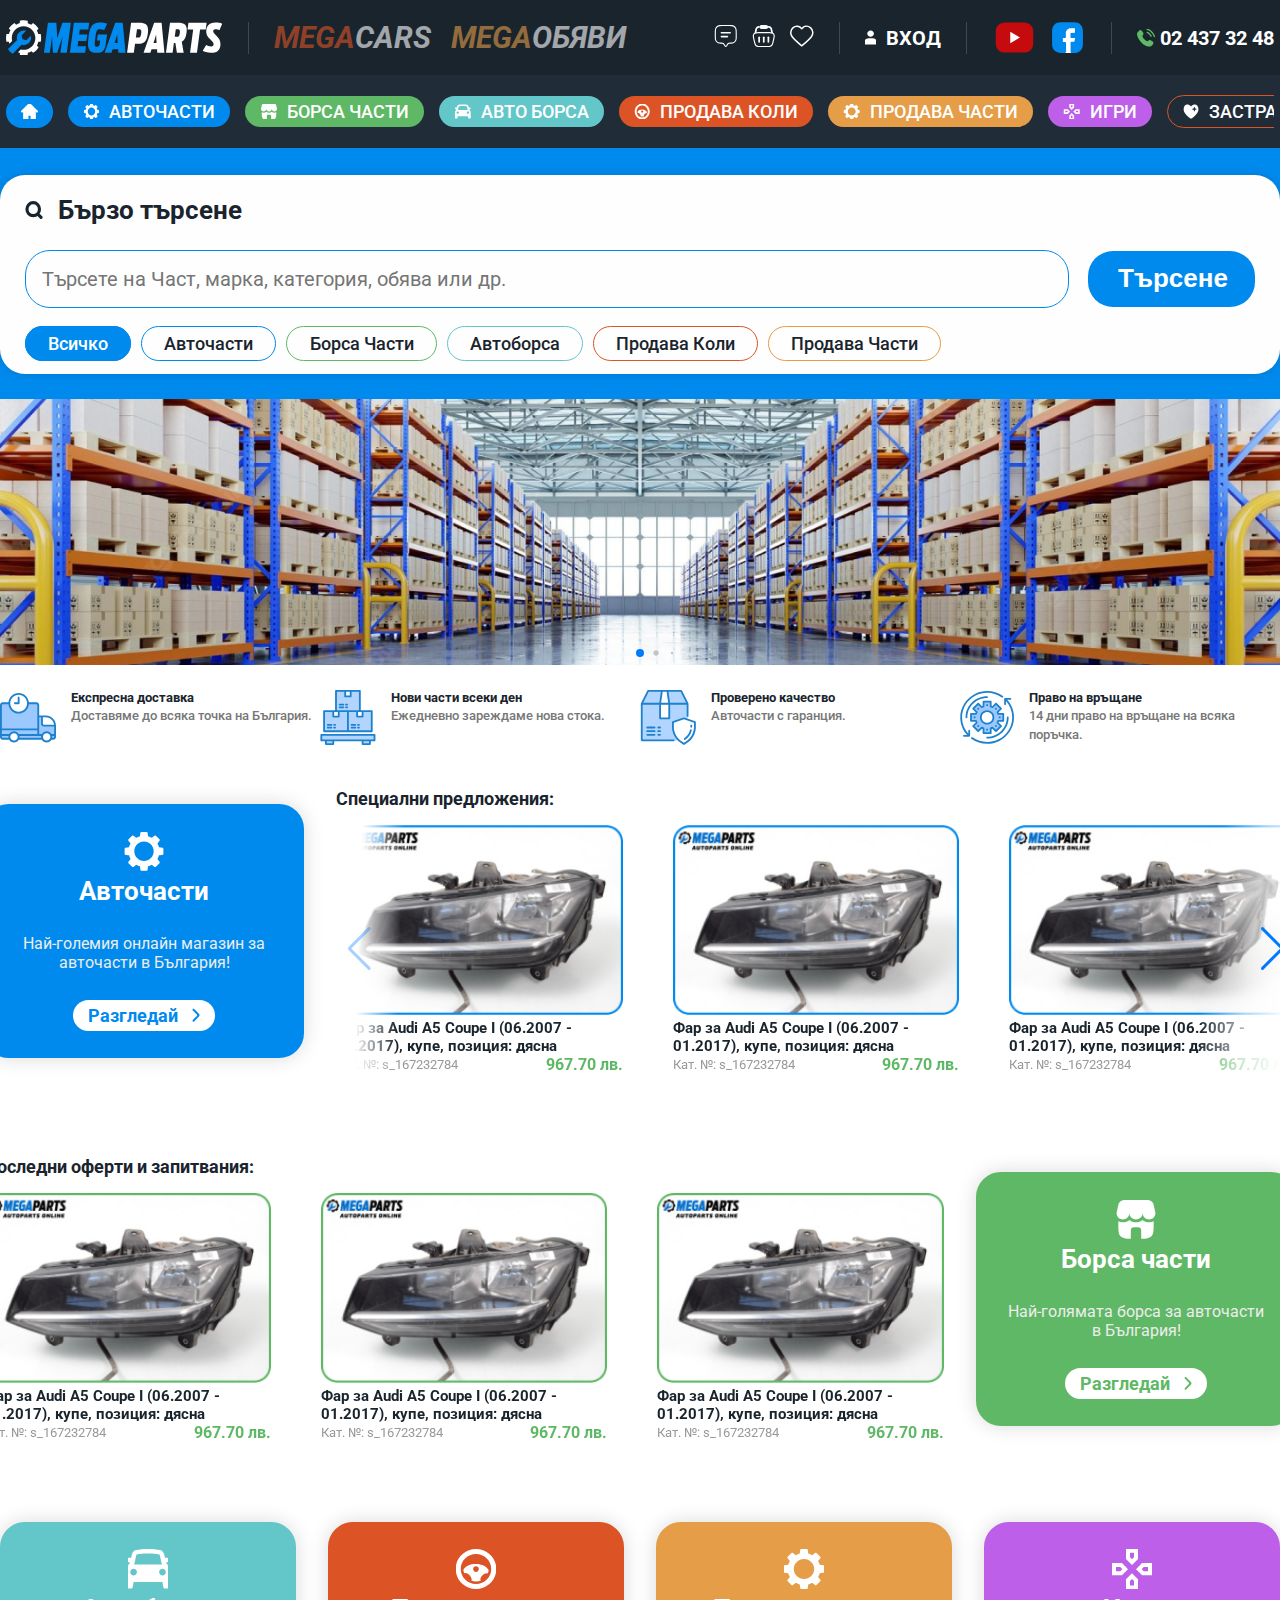
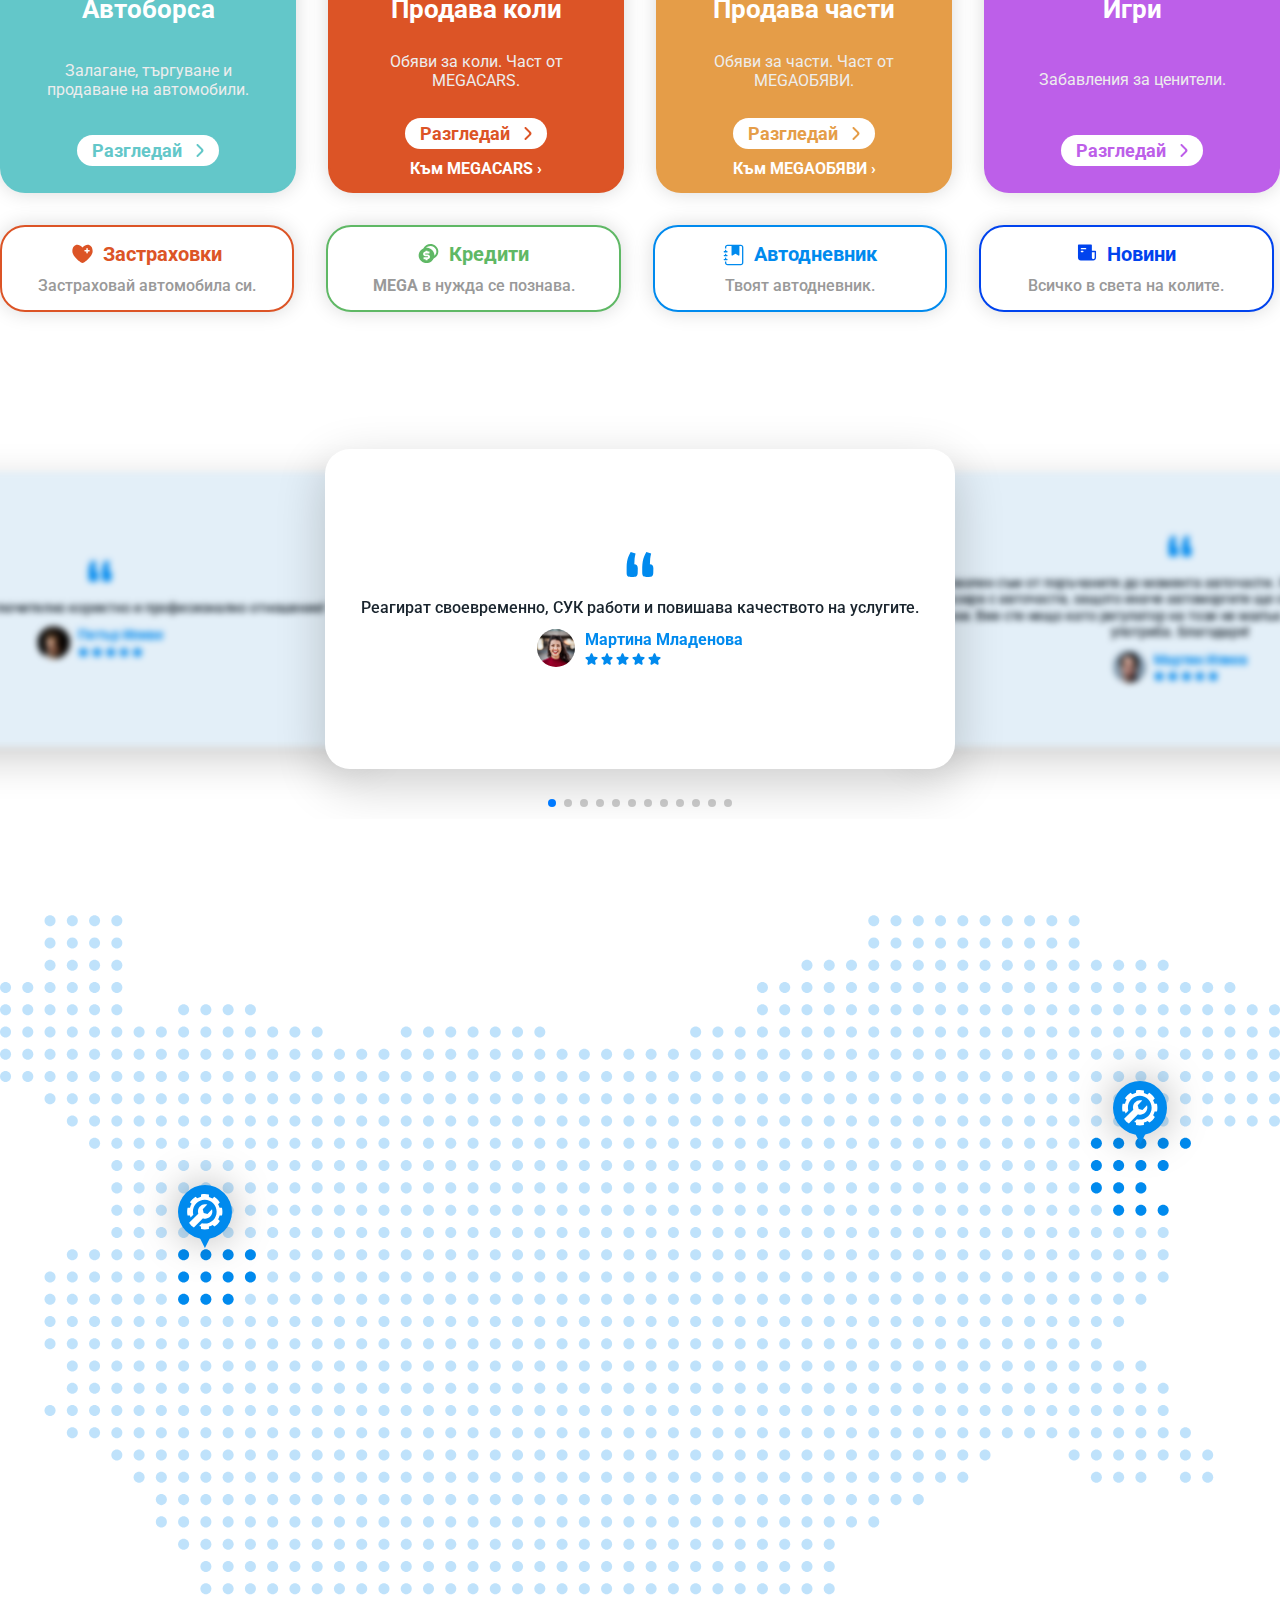
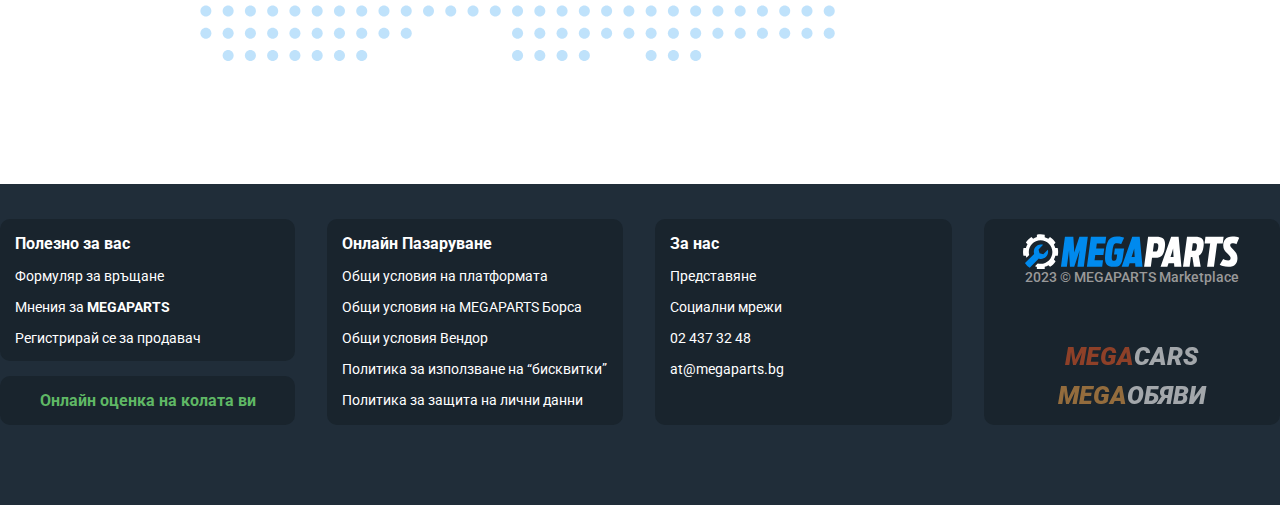
==== index.html @ a433f791 "tasimchoo" ====
<!DOCTYPE html>
<html lang="en">

<head>
    <meta charset="UTF-8">
    <meta name="viewport" content="width=device-width, initial-scale=1.0">
    <!--Style.css-->
    <link rel="stylesheet" href="./frontend/assets/styles/style.css">
    <!--JQueery-->
    <script src="https://cdnjs.cloudflare.com/ajax/libs/jquery/3.7.1/jquery.min.js"></script>
    <!--Bootstrap-->
    <script src="https://cdnjs.cloudflare.com/ajax/libs/bootstrap/5.3.1/js/bootstrap.min.js"></script>
    <!--Swipper-->
    <link rel="stylesheet" href="https://cdn.jsdelivr.net/npm/swiper@10/swiper-bundle.min.css" />
    <title>АВТОЧАСТИ MEGAPARTS - Магазин за авточасти</title>
</head>

<body>
    <!--NAVBAR-->
   
    <header>
        <nav class="nav">
            <div class="container nav__container flex">
                <div class="nav__title flex">
                    <div class="logo flex">
                        <img src="./frontend/assets/images/header-images/Megaparts-Logo-Light-Large.svg"
                            alt="megaparts/logo">
                    </div>
                    <div class="nav__line"></div>
                    <div class="megatext flex">
                        <div class="mega megacars">
                            <h2><span>mega</span>cars</h2>
                        </div>
                        <div class="mega megad">
                            <h2><span>mega</span>обяви</h2>
                        </div>
                    </div>
                </div>
                <div class="nav__frame flex">
                    <div class="icons flex">
                        <div class="icon">
                            <a href="#"><img src="./frontend/assets/images/header-images/message-icon.svg"
                                    alt="message/icon"></a>
                        </div>
                        <div class="icon">
                            <a href="#"><img src="./frontend/assets/images/header-images/cart-icon.svg"
                                    alt="cart/icon"></a>
                        </div>
                        <div class="icon">
                            <a href="#"><img src="./frontend/assets/images/header-images/likes-icon.svg"
                                    alt="likes/icon"></a>
                        </div>
                    </div>
                    <div class="nav__line"></div>
                    <div class="profile">
                        <a href="./pages/login-form.html" class="flex"><img
                                src="./frontend/assets/images/header-images/profile.svg" alt="profile/svg"><span
                                class="text">ВХОД</span></a>
                    </div>
                    <div class="nav__line"></div>
                    <div class="socials flex">
                        <a href="#"><img src="./frontend/assets/images/header-images/youtube.svg" alt="youtube/svg"
                                class="youtube"></a>
                        <a href="#"><img src="./frontend/assets/images/header-images/facebook.svg" alt="facebook/svg"
                                class="facebook"></a>
                    </div>
                    <div class="nav__line"></div>
                    <div class="phone">
                        <a href="tel:02 437 32 48" class="flex"><img
                                src="./frontend/assets/images/header-images/phone.svg" alt="phone/svg"><span
                                class="text">02 437 32 48</span></a>
                    </div>
                </div>
                <!--MOBILE NAVBAR-->
                <div class="mobile-nav-btn">
                    <span class="line"></span>
                    <span class="line"></span>
                    <span class="line"></span>
                </div>
            </div>
        </nav>
        <!--MOBILE NAVBAR-->
        <div class="nav-mobile">
            <div class="nav-mobile__top flex">
                <div class="megatext flex">
                    <div class="mega megacars">
                        <h2><span>mega</span>cars</h2>
                    </div>
                    <div class="mega megad">
                        <h2><span>мега</span>обяви</h2>
                    </div>
                </div>
                <div class="megasocials flex">
                    <div class="socials flex">
                        <a href="#"><img src="./frontend/assets/images/header-images/youtube.svg" alt="youtube/svg"
                                class="youtube"></a>
                        <a href="#"><img src="./frontend/assets/images/header-images/facebook.svg" alt="facebook/svg"
                                class="facebook"></a>
                    </div>
                    <div class="nav__line"></div>
                    <div class="phone">
                        <a href="tel:02 437 32 48" class="flex"><img
                                src="./frontend/assets/images/header-images/phone.svg" alt="phone/svg"><span
                                class="text">02 437 32 48</span></a>
                    </div>
                </div>
            </div>
            <div class="nav-mobile__bottom">

                <ul class="icons flex">
                    <li id="profile"><a href="#"><img src="./frontend/assets/images/header-images/profile-mobile.svg"
                                alt="profile-mobile/svg"></a></li>

                    <li id="message"><a href="#"><img
                                src="./frontend/assets/images/header-images/message-icon-mobile.svg"
                                alt="message-mobile/svg"></a></li>

                    <li id="likes"><a href="#"><img src="./frontend/assets/images/header-images/heart-mobile.svg"
                                alt="heart-mobile/svg"></a></li>

                    <li id="cart"><a href="#"><img src="./frontend/assets/images/header-images/cart-mobile.svg"
                                alt="cart-mobile/svg"></a></li>
                </ul>

            </div>
        </div>
        <div class="nav-bottom">
            <div class="container nav-bottom__container">
                <div class="arrow arrow-left"><img src="./frontend/assets/images/header-images/arrow-header.svg"
                        alt="arrow/svg">
                </div>
                <ul class="nav-bottom-menu flex">
                    <li><a href="#" class=" btn flex" id="home"><img
                                src="./frontend/assets/images/header-images/home-menu.svg" alt="home/svg"></a></li>
                    <li><a href="#" class=" btn flex" id="autoparts"><img
                                src="./frontend/assets/images/header-images/autoparts-menu.svg" alt="autoparts/svg">
                            <span class="text">АВТОЧАСТИ</span></a>
                    </li>
                    <li><a href="#" class=" btn flex" id="partexchange"><img
                                src="./frontend/assets/images/header-images/parts-exchange-menu.svg"
                                alt="partExchange/svg">
                            <span class="text">Борса части</span></a>
                    </li>
                    <li><a href="#" class=" btn flex" id="autoborsa"><img
                                src="./frontend/assets/images/header-images/autoborsa-menu.svg" alt="autoborsa/svg">
                            <span class="text">Авто борса</span></a>
                    </li>
                    <li><a href="#" class=" btn flex" id="sellcars"><img
                                src="./frontend/assets/images/header-images/sellcars-menu.svg" alt="sellCars/svg">
                            <span class="text">Продава коли</span></a>
                    </li>
                    <li><a href="#" class=" btn flex" id="sellparts"><img
                                src="./frontend/assets/images/header-images/sellparts-menu.svg" alt="sellparts/svg">
                            <span class="text">Продава части</span></a>
                    </li>
                    <li><a href="#" class=" btn flex" id="games"><img
                                src="./frontend/assets/images/header-images/game-menu.svg" alt="game/svg">
                            <span class="text">игри</span></a>
                    </li>
                    <li><a href="#" class=" btn flex" id="insurance"><img
                                src="./frontend/assets/images/header-images/healtcare-menu.svg" alt="insurance/svg">
                            <span class="text">застраховка</span></a>
                    </li>
                </ul>
            </div>
        </div>

    </header>
    <script>
        const navBtn = document.querySelector('.mobile-nav-btn');
        const navigationBar = document.querySelector('.nav-mobile');
        navBtn.addEventListener('click', () => {
            navBtn.classList.toggle('active');
            navigationBar.classList.toggle('active');
        })
    </script>
    <!--SERACH-->
    <section id="search">
        <div class="container">
            <div class="wrapper">
                <div class="search__title flex">
                    <div class="icon"><img src="./frontend/assets/images/search-images/search-icon.svg"
                            alt="search/svg"></div>
                    <span class="text">Бързо търсене</span>
                </div>

                <form action="#" class="search-form">
                    <input type="text" name="searchbar" id="searchbar" class="search-input"
                        placeholder="Търсете на Част, марка, категория, обява или др.">
                    <div class="buttons flex">
                        <div class="filters-btn">
                            <img src="./frontend/assets/images/search-images/filter-icon.svg" alt="filte/svf">
                        </div>
                        <button type="submit" class="search-btn">Търсене</button>
                    </div>
                </form>
                <ul class="filters flex">
                    <li><a href="#" class="filter" id="all-filter">Всичко</a></li>
                    <li><a href="#" class="filter" id="autoparts-filter">Авточасти</a></li>
                    <li><a href="#" class="filter" id="borsaparts-filter">Борса Части</a></li>
                    <li><a href="#" class="filter" id="autoborsa-filter">Автоборса</a></li>
                    <li><a href="#" class="filter" id="sellcars-filter">Продава Коли</a></li>
                    <li><a href="#" class="filter" id="sellparts-filter">Продава Части</a></li>
                </ul>
            </div>
        </div>
        </div>
    </section>
    <section id="slide-show">
        <div class="swiper mySwiper" id="swiper-image">
            <div class="swiper-wrapper">
                <div class="swiper-slide">
                    <img src="./frontend/assets/images/slides-images/Rectangle 100.png" alt="rectangle/img">
                </div>
                <div class="swiper-slide">
                    <img src="./frontend/assets/images/slides-images/Rectangle 100.png" alt="rectangle/img">
                </div>
                <div class="swiper-slide">
                    <img src="./frontend/assets/images/slides-images/Rectangle 100.png" alt="rectangle/img">
                </div>
                <div class="swiper-slide">
                    <img src="./frontend/assets/images/slides-images/Rectangle 100.png" alt="rectangle/img">
                </div>
            </div>
            <div class="swiper-pagination" id="swiper-pagination-image"></div>
        </div>

        </div>
    </section>
    <div id="info">
        <div class="container info-container ">
            <div class="info-item">
                <div class="image"><img src="./frontend/assets/images/info-images/info-image-1.svg" alt="info-image-1"
                        class="info-image"></div>
                <div class="info-text">
                    <div class="title">Експресна доставка</div>
                    <span class="text">Доставяме до всяка точка на България.</span>
                </div>
            </div>
            <div class="info-item">
                <div class="image"><img src="./frontend/assets/images/info-images/info-image-2.svg" alt="info-image-2"
                        class="info-image"></div>
                <div class="info-text">
                    <div class="title">Нови части всеки ден</div>
                    <span class="text">Ежедневно зареждаме нова стока.</span>
                </div>
            </div>
            <div class="info-item">
                <div class="image"><img src="./frontend/assets/images/info-images/info-image-3.svg" alt="info-image-3"
                        class="info-image"></div>
                <div class="info-text">
                    <div class="title">Проверено качество</div>
                    <span class="text">Авточасти с гаранция.</span>
                </div>
            </div>
            <div class="info-item">
                <div class="image"><img src="./frontend/assets/images/info-images/info-image-4.svg" alt="info-image-4"
                        class="info-image"></div>
                <div class="info-text">
                    <div class="title">Право на връщане</div>
                    <span class="text">14 дни право на връщане на всяка поръчка.</span>
                </div>
            </div>
        </div>
    </div>
    <section id="autoparts-section">
        <div class="container flex">
            <div class="autoparts-title">
                <div class="title">
                    <img src="./frontend/assets/images/autoparts-section-images/title-image.svg"
                        alt="autoparts-title/svg">
                    <span class="text">Авточасти</span>
                </div>
                <p class="info">Най-големия онлайн магазин за авточасти в България!</p>
                <a href="#">
                    <img src="./frontend/assets/images/autoparts-section-images/right-vector.svg" alt="">
                    <span class="text">Разгледай</span>
                </a>
            </div>
            <div class="slideshow-wrapper">
                <div class="title">Специални предложения:</div>
                <div class="swiper" id="autoparts-swipper">
                    <div class="swiper-wrapper">
                        <div class="swiper-slide">
                            <div class="product">
                                <div class="image">
                                    <img src="./frontend/assets/images/autoparts-section-images/image 2.png"
                                        alt="imag-1/png">
                                </div>
                                <div class="product-info">
                                    <div class="product-name">
                                        <h2>Фар за Audi A5 Coupe I (06.2007 - 01.2017), купе, позиция: дясна</h2>
                                    </div>
                                    <div class="product-price flex">
                                        <div class="product-cat">Кат. №: s_167232784</div>
                                        <div class="price">967.70 лв.</div>
                                    </div>
                                </div>
                            </div>
                        </div>
                        <div class="swiper-slide">
                            <div class="product">
                                <div class="image">
                                    <img src="./frontend/assets/images/autoparts-section-images/image 2.png"
                                        alt="imag-1/png">
                                </div>
                                <div class="product-info">
                                    <div class="product-name">
                                        <h2>Фар за Audi A5 Coupe I (06.2007 - 01.2017), купе, позиция: дясна</h2>
                                    </div>
                                    <div class="product-price flex">
                                        <div class="product-cat">Кат. №: s_167232784</div>
                                        <div class="price">967.70 лв.</div>
                                    </div>
                                </div>
                            </div>
                        </div>
                        <div class="swiper-slide">
                            <div class="product">
                                <div class="image">
                                    <img src="./frontend/assets/images/autoparts-section-images/image 2.png"
                                        alt="imag-1/png">
                                </div>
                                <div class="product-info">
                                    <div class="product-name">
                                        <h2>Фар за Audi A5 Coupe I (06.2007 - 01.2017), купе, позиция: дясна</h2>
                                    </div>
                                    <div class="product-price flex">
                                        <div class="product-cat">Кат. №: s_167232784</div>
                                        <div class="price">967.70 лв.</div>
                                    </div>
                                </div>
                            </div>
                        </div>
                        <div class="swiper-slide">
                            <div class="product">
                                <div class="image">
                                    <img src="./frontend/assets/images/autoparts-section-images/image 2.png"
                                        alt="imag-1/png">
                                </div>
                                <div class="product-info">
                                    <div class="product-name">
                                        <h2>Фар за Audi A5 Coupe I (06.2007 - 01.2017), купе, позиция: дясна</h2>
                                    </div>
                                    <div class="product-price flex">
                                        <div class="product-cat">Кат. №: s_167232784</div>
                                        <div class="price">967.70 лв.</div>
                                    </div>
                                </div>
                            </div>
                        </div>
                        <div class="swiper-slide">
                            <div class="product">
                                <div class="image">
                                    <img src="./frontend/assets/images/autoparts-section-images/image 2.png"
                                        alt="imag-1/png">
                                </div>
                                <div class="product-info">
                                    <div class="product-name">
                                        <h2>Фар за Audi A5 Coupe I (06.2007 - 01.2017), купе, позиция: дясна</h2>
                                    </div>
                                    <div class="product-price flex">
                                        <div class="product-cat">Кат. №: s_167232784</div>
                                        <div class="price">967.70 лв.</div>
                                    </div>
                                </div>
                            </div>
                        </div>
                        <div class="swiper-slide">
                            <div class="product">
                                <div class="image">
                                    <img src="./frontend/assets/images/autoparts-section-images/image 2.png"
                                        alt="imag-1/png">
                                </div>
                                <div class="product-info">
                                    <div class="product-name">
                                        <h2>Фар за Audi A5 Coupe I (06.2007 - 01.2017), купе, позиция: дясна</h2>
                                    </div>
                                    <div class="product-price flex">
                                        <div class="product-cat">Кат. №: s_167232784</div>
                                        <div class="price">967.70 лв.</div>
                                    </div>
                                </div>
                            </div>
                        </div>
                    </div>
                    <div class="swiper-btn" id="swiper-btn">
                        <div class="swiper-button-next" id="swipper-button-next-autoparts"></div>
                    </div>
                    <div class="swiper-btn" id="swiper-btn">
                        <div class="swiper-button-prev" id="swipper-button-prev-autoparts"></div>
                    </div>

                </div>
            </div>

        </div>
        </div>
    </section>
    <section id="autoborsa-section">
        <div class="container flex">
            <div class="autoborsa-title">
                <div class="title">
                    <img src="./frontend/assets/images/autoborsa-section-images/autoborsa-icon.svg"
                        alt="autoborsa-title/svg">
                    <span class="text">Борса части</span>
                </div>
                <p class="info">Най-голямата борса за авточасти в България!</p>
                <a href="#">
                    <img src="./frontend/assets/images/autoborsa-section-images/right-arrow.svg" alt="">
                    <span class="text">Разгледай</span>
                </a>
            </div>
            <div class="slideshow-wrapper">
                <div class="title">Последни оферти и запитвания:</div>
                <div class="swiper" id="autoborsa-swipper">
                    <div class="swiper-wrapper">
                        <div class="swiper-slide">
                            <div class="product">
                                <div class="image">
                                    <img src="./frontend/assets/images/autoborsa-section-images/image 3.png"
                                        alt="imag-1/png">
                                </div>
                                <div class="product-info">
                                    <div class="product-name">
                                        <h2>Фар за Audi A5 Coupe I (06.2007 - 01.2017), купе, позиция: дясна</h2>
                                    </div>
                                    <div class="product-price flex">
                                        <div class="product-cat">Кат. №: s_167232784</div>
                                        <div class="price">967.70 лв.</div>
                                    </div>
                                </div>
                            </div>
                        </div>
                        <div class="swiper-slide">
                            <div class="product">
                                <div class="image">
                                    <img src="./frontend/assets/images/autoborsa-section-images/image 3.png"
                                        alt="imag-1/png">
                                </div>
                                <div class="product-info">
                                    <div class="product-name">
                                        <h2>Фар за Audi A5 Coupe I (06.2007 - 01.2017), купе, позиция: дясна</h2>
                                    </div>
                                    <div class="product-price flex">
                                        <div class="product-cat">Кат. №: s_167232784</div>
                                        <div class="price">967.70 лв.</div>
                                    </div>
                                </div>
                            </div>
                        </div>
                        <div class="swiper-slide">
                            <div class="product">
                                <div class="image">
                                    <img src="./frontend/assets/images/autoborsa-section-images/image 3.png"
                                        alt="imag-1/png">
                                </div>
                                <div class="product-info">
                                    <div class="product-name">
                                        <h2>Фар за Audi A5 Coupe I (06.2007 - 01.2017), купе, позиция: дясна</h2>
                                    </div>
                                    <div class="product-price flex">
                                        <div class="product-cat">Кат. №: s_167232784</div>
                                        <div class="price">967.70 лв.</div>
                                    </div>
                                </div>
                            </div>
                        </div>
                        <div class="swiper-slide">
                            <div class="product">
                                <div class="image">
                                    <img src="./frontend/assets/images/autoborsa-section-images/image 3.png"
                                        alt="imag-1/png">
                                </div>
                                <div class="product-info">
                                    <div class="product-name">
                                        <h2>Фар за Audi A5 Coupe I (06.2007 - 01.2017), купе, позиция: дясна</h2>
                                    </div>
                                    <div class="product-price flex">
                                        <div class="product-cat">Кат. №: s_167232784</div>
                                        <div class="price">967.70 лв.</div>
                                    </div>
                                </div>
                            </div>
                        </div>
                        <div class="swiper-slide">
                            <div class="product">
                                <div class="image">
                                    <img src="./frontend/assets/images/autoborsa-section-images/image 3.png"
                                        alt="imag-1/png">
                                </div>
                                <div class="product-info">
                                    <div class="product-name">
                                        <h2>Фар за Audi A5 Coupe I (06.2007 - 01.2017), купе, позиция: дясна</h2>
                                    </div>
                                    <div class="product-price flex">
                                        <div class="product-cat">Кат. №: s_167232784</div>
                                        <div class="price">967.70 лв.</div>
                                    </div>
                                </div>
                            </div>
                        </div>
                        <div class="swiper-slide">
                            <div class="product">
                                <div class="image">
                                    <img src="./frontend/assets/images/autoborsa-section-images/image 3.png"
                                        alt="imag-1/png">
                                </div>
                                <div class="product-info">
                                    <div class="product-name">
                                        <h2>Фар за Audi A5 Coupe I (06.2007 - 01.2017), купе, позиция: дясна</h2>
                                    </div>
                                    <div class="product-price flex">
                                        <div class="product-cat">Кат. №: s_167232784</div>
                                        <div class="price">967.70 лв.</div>
                                    </div>
                                </div>
                            </div>
                        </div>

                    </div>
                </div>
            </div>
        </div>
    </section>
    <section class="services">
        <div class="services__top">
            <div class="container">
                <div class="service service-1">
                    <div class="service-title">
                        <div class="title">
                            <img src="./frontend/assets/images/services-images/logos/service-1.svg" alt="service-1/svg">
                            <span class="text">Автоборса</span>
                        </div>
                        <p class="info">Залагане, търгуване и продаване на автомобили.</p>
                        <a href="#" class="btn">
                            <img src="../frontend/assets/images/services-images/arrow/arrow-1.svg" alt="arrow/svg">
                            <span class="text">Разгледай</span>
                        </a>
                    </div>
                </div>
                <div class="service service-2">
                    <div class="service-title">
                        <div class="title">
                            <img src="./frontend/assets/images/services-images/logos/service-2.svg" alt="service-2/svg">
                            <span class="text">Продава коли</span>
                        </div>
                        <p class="info">Обяви за коли. Част от <span class="text">MEGACARS</span>.</p>
                        <div class="buttons">
                            <a href="#" class="btn">
                                <img src="./frontend/assets/images/services-images/arrow/arrow-2.svg" alt="arrow/svg">
                                <span class="text">Разгледай</span>
                            </a>
                            <a href="#" class="small-link">Към MEGACARS <span class="icon">&#8250;</span></a>
                        </div>
                    </div>
                </div>
                <div class="service service-3">
                    <div class="service-title">
                        <div class="title">
                            <img src="./frontend/assets/images/services-images/logos/service-3.svg" alt="service-3/svg">
                            <span class="text">Продава части</span>
                        </div>
                        <p class="info">Обяви за части. Част от <span class="text">MEGAОБЯВИ</span>.</p>
                        <div class="buttons">
                            <a href="#" class="btn">
                                <img src="./frontend/assets/images/services-images/arrow/arrow-3.svg" alt="arrow/svg">
                                <span class="text">Разгледай</span>
                            </a>
                            <a href="#" class="small-link">Към MEGAОБЯВИ <span class="icon">&#8250;</span></a>
                        </div>
                    </div>
                </div>
                <div class="service service-4">
                    <div class="service-title">
                        <div class="title">
                            <img src="./frontend/assets/images/services-images/logos/service-4.svg" alt="service-4/svg">
                            <span class="text">Игри</span>
                        </div>
                        <p class="info">Забавления за ценители.</p>
                        <a href="#" class="btn">
                            <img src="./frontend/assets/images/services-images/arrow/arrow-4.svg" alt="arrow/svg">
                            <span class="text">Разгледай</span>
                        </a>

                    </div>
                </div>
            </div>
        </div>
        <div class="services__bottom">
            <div class="container">
                <div class="service service-1">
                    <div class="service-title">
                        <div class="icon">
                            <img src="./frontend/assets/images/services-images/service-bottom/service-bottom-1.svg"
                                alt="">
                        </div>
                        <span class="text">
                            Застраховки
                        </span>
                    </div>
                    <div class="service-info">
                        Застраховай автомобила си.
                    </div>
                </div>
                <div class="service service-2">
                    <div class="service-title">
                        <div class="icon">
                            <img src="./frontend/assets/images/services-images/service-bottom/service-bottom-2.svg"
                                alt="">
                        </div>
                        <span class="text">
                            Кредити
                        </span>
                    </div>
                    <div class="service-info">
                        <span style="font-weight: 700;">MEGA</span> в нужда се познава.
                    </div>
                </div>
                <div class="service service-3">
                    <div class="service-title">
                        <div class="icon">
                            <img src="./frontend/assets/images/services-images/service-bottom/service-bottom-3.svg"
                                alt="">
                        </div>
                        <span class="text">
                            Автодневник
                        </span>
                    </div>
                    <div class="service-info">
                        Твоят автодневник.
                    </div>
                </div>
                <div class="service service-4">
                    <div class="service-title">
                        <div class="icon">
                            <img src="./frontend/assets/images/services-images/service-bottom/service-bottom-4.svg"
                                alt="">
                        </div>
                        <span class="text">
                            Новини
                        </span>
                    </div>
                    <div class="service-info">
                        Всичко в света на колите.
                    </div>
                </div>
            </div>
        </div>
    </section>
    <section id="testominals">
        <div class="container testominals_container flex">
            <div class="swiper mySwiper" id="testominalSwiper">
                <div class="swiper-wrapper" id="swaper-wrapper-testominals">
                    <!--Testominals-->
                </div>
                <div class="swiper-pagination " id="swiper-testominal-pagination"></div>
            </div>
        </div>
    </section>
    <div id="map">
        <div class="container">
            <div class="image-container">
                <img src="./frontend/assets/images/map-img/map.svg" alt="map/svg">
                <div class="vector-container" id="sofia">
                    <div class="vector"><img src="./frontend/assets/images/map-img/vector.svg" alt="vector/svg">
                    </div>
                </div>
                <div class="vector-container" id="varna">
                    <div class="vector"><img src="./frontend/assets/images/map-img/vector.svg" alt="vector/svg">
                    </div>
                </div>
            </div>
        </div>
    </div>
    <!--FOOTER-->
    <div id="footer">
        <div class="container">
            <div class="footer_items item1 ">
                <div class="list_item">
                    <h1>Полезно за вас</h1>
                    <h2>Формуляр за връщане</h2>
                    <h2>Мнения за <span class="mega_span">MEGAPARTS</span> </h2>
                    <h2>Регистрирай се за продавач</h2>
                </div>
                <div class="button">
                    <li><a href="#">Онлайн оценка на колата ви</a></li>
                </div>
            </div>
            <div class="footer_items item2">
                <div class="list_item">
                    <h1>Онлайн Пазаруване</h1>
                    <h2>Общи условия на платформата</h2>
                    <h2>Общи условия на MEGAPARTS Борса</h2>
                    <h2>Общи условия Вендор</h2>
                    <h2>Политика за използване на “бисквитки”</h2>
                    <h2>Политика за защита на лични данни</h2>
                </div>
            </div>
            <div class="footer_items item3">
                <div class="list_item">
                    <h1>За нас</h1>
                    <h2>Представяне</h2>
                    <h2>Социални мрежи</h2>
                    <h2>02 437 32 48</h2>
                    <h2>at@megaparts.bg</h2>
                </div>
            </div>
            <div class="footer_items item4">
                <div class="list_item">
                    <div class="list-title">
                        <img src="./frontend/assets/images/header-images/Megaparts-Logo-Light-Large.svg" alt="">
                        <span>2023 © MEGAPARTS Marketplace</span>
                    </div>
                    <div class="megatext">
                        <div class="mega megacars">
                            <h2><span class="text">MEGA</span>CARS</h2>
                        </div>
                        <div class="mega megad">
                            <h2><span class="text">MEGA</span>ОБЯВИ</h2>
                        </div>
                    </div>
                </div>
            </div>
        </div>
    </div>
    <!--Script.js-->
    <script src="https://cdn.jsdelivr.net/npm/swiper@10/swiper-bundle.min.js"></script>
    <script src="./frontend/assets/js/testominal.js"> </script>
    <script src="./frontend/assets/js/index.js"></script>

</body>

</html>
---- frontend/assets/styles/style.css ----
@import url("https://fonts.googleapis.com/css2?family=Roboto:ital,wght@0,100;0,300;0,400;0,500;0,700;0,900;1,100;1,300;1,400;1,500;1,700;1,900&display=swap");
* {
  box-sizing: border-box;
  padding: 0;
  margin: 0;
}

body {
  font-family: var(--body-font);
  background-color: var(--body-color);
  color: var(--text-color);
  overflow-x: hidden;
}

a {
  text-decoration: none;
}

img {
  width: 100%;
  pointer-events: none;
  -o-object-fit: cover;
     object-fit: cover;
}

li {
  list-style: none;
}

input {
  border: none;
  outline: none;
  background: none;
}

button {
  background: none;
  border: none;
  outline: none;
}

/*=============== VARIABLES CSS ===============*/
:root {
  /*============Font and Typography*===============*/
  --body-font: "Roboto", sans-serif;
  --normal-font-size: 1rem;
  --small-font-size: .6rem;
  --smaller-font-size: .5rem;
  /*============Transition*===============*/
}

/*=============== LAYOUT ===============*/
.container {
  max-width: 1350px;
  margin: 0 auto;
}

.flex {
  display: flex;
  align-items: center;
  justify-content: center;
}

/*===========HHEADER - NAVBAR=============*/
header {
  width: 100%;
  position: fixed;
  top: 0;
  left: 0;
  z-index: 6;
  /*============nav-top============*/
  /*============nav-botom==============*/
  /*===========nav-mobile============*/
}
header .nav {
  background: #19242D;
  padding: 0.95rem 6px;
}
header .nav__container {
  justify-content: space-between;
}
header .nav__line {
  width: 0.0625rem;
  height: 2rem;
  background-color: #394957;
}
header .nav__title .logo {
  padding-right: 1.56rem;
}
header .nav__title .logo img {
  width: 13.57731rem;
  height: 2.20756rem;
}
header .nav__title .megatext {
  padding-left: 1.56rem;
  text-transform: uppercase;
  gap: 1.25rem;
  color: #fff;
  font-weight: 900;
  font-style: italic;
  font-size: 1.25rem;
  opacity: 0.6;
}
header .nav__title .megatext .megacars span {
  color: #DC5426;
}
header .nav__title .megatext .megad span {
  color: #E59D48;
}
header .nav__frame .icons {
  gap: 0.94rem;
  margin-right: 1.56rem;
}
header .nav__frame .icons icon img {
  width: 1.375rem;
}
header .nav__frame .profile a {
  color: #fff;
  gap: 0.62rem;
}
header .nav__frame .profile a img {
  width: 0.72888rem;
  height: 0.9375rem;
}
header .nav__frame .profile a .text {
  font-size: 1.25rem;
  font-weight: 700;
}
header .nav__frame .socials {
  gap: 0.75rem;
}
header .nav__frame .socials a {
  display: flex;
  align-items: center;
  justify-content: center;
}
header .nav__frame .profile,
header .nav__frame .socials {
  margin: 0 1.56rem;
}
header .nav__frame .phone {
  margin-left: 1.56rem;
}
header .nav__frame .phone a {
  gap: 0.31rem;
  color: #fff;
}
header .nav__frame .phone a img {
  width: 1.12481rem;
  height: 1.125rem;
  flex-shrink: 0;
}
header .nav__frame .phone a .text {
  font-size: 1.25rem;
  font-weight: 700;
}
header .nav-bottom {
  background: #202D39;
  padding: 1.25rem 6px;
}
header .nav-bottom .container {
  position: relative;
  overflow-x: auto;
}
header .nav-bottom .container::-webkit-scrollbar {
  display: none;
}
header .nav-bottom .nav-bottom-menu {
  gap: 0.94rem;
  width: -moz-max-content;
  width: max-content;
}
header .nav-bottom .nav-bottom-menu li .btn {
  padding: 0.3125rem 0.9375rem;
  background: #008AEE;
  border-radius: 1.5625rem;
  gap: 0.62rem;
  align-items: center;
}
header .nav-bottom .nav-bottom-menu li .btn img {
  width: 1.04538rem;
  height: 0.9375rem;
  display: flex;
  margin-bottom: 1.1px;
}
header .nav-bottom .nav-bottom-menu li .btn .text {
  color: #fff;
  font-size: 1.125rem;
  font-weight: 500;
  text-transform: uppercase;
}
header .nav-bottom .nav-bottom-menu li .btn#home {
  padding: 0.5rem 0.9375rem;
}
header .nav-bottom .nav-bottom-menu li .btn#partexchange {
  background: #5FB865;
}
header .nav-bottom .nav-bottom-menu li .btn#autoborsa {
  background: #63C7C9;
}
header .nav-bottom .nav-bottom-menu li .btn#sellcars {
  background: #DC5426;
}
header .nav-bottom .nav-bottom-menu li .btn#sellparts {
  background: #E59D48;
}
header .nav-bottom .nav-bottom-menu li .btn#games {
  background: #BD5FE9;
}
header .nav-bottom .nav-bottom-menu li .btn#insurance {
  background: none;
  border: 1.5px solid #DC5426;
}
header .nav-bottom .arrow {
  width: 50px;
  height: 100%;
  background: red;
  position: absolute;
  display: flex;
  align-items: center;
}
header .nav-bottom .arrow img {
  width: 0.6rem;
}
header .nav-bottom .arrow.arrow-right {
  justify-content: right;
  top: 0;
  right: 0;
  background: linear-gradient(97deg, rgba(40, 116, 183, 0) 7%, #202D39 60%);
  display: none;
}
header .nav-bottom .arrow.arrow-left {
  display: none;
  background: linear-gradient(270deg, rgba(40, 116, 183, 0) 7%, #202D39 80%);
}
header .nav-bottom .arrow.arrow-left img {
  transform: rotate(-180deg);
}
header .nav-bottom .arrow.arrow-left.active,
header .nav-bottom .arrow.arrow-right.active {
  display: flex;
}
header .mobile-nav-btn {
  width: 2rem;
  height: 1.6rem;
  display: flex;
  flex-direction: column;
  justify-content: space-between;
  align-items: end;
  cursor: pointer;
  display: none;
}
header .mobile-nav-btn .line {
  width: 100%;
  height: 3.6px;
  background: #fff;
  border-radius: 15px;
}
header .mobile-nav-btn .line:nth-child(1) {
  width: 80%;
  transition: all 0.6s ease-in-out;
}
header .mobile-nav-btn .line:nth-child(2) {
  transition: all 0.3s ease-in-out;
}
header .mobile-nav-btn .line:nth-child(3) {
  width: 50%;
  transition: all 0.6s ease-in-out;
}
header .mobile-nav-btn.active .line:nth-child(2) {
  opacity: 0;
  transform: scale(0);
}
header .mobile-nav-btn.active .line:nth-child(1) {
  width: 100%;
  transform: rotate(-45deg) translateY(10px) translateX(2px);
}
header .mobile-nav-btn.active .line:nth-child(3) {
  width: 100%;
  transform: rotate(45deg) translateY(-15px) translateX(-3px);
}
header .nav-mobile__top {
  background: #19242D;
  flex-direction: column;
  padding: 1.2rem 0;
  transform: translateX(-200%);
  display: none;
  transition: all 0.3s ease-in-out;
}
header .nav-mobile__top .megatext {
  width: 100%;
  text-transform: uppercase;
  justify-content: space-evenly;
  color: #fff;
  font-weight: 900;
  font-style: italic;
  font-size: 0.85rem;
  opacity: 0.6;
}
header .nav-mobile__top .megatext .megacars span {
  color: #DC5426;
}
header .nav-mobile__top .megatext .megad span {
  color: #E59D48;
}
header .nav-mobile__top .megasocials {
  width: 100%;
  justify-content: space-evenly;
}
header .nav-mobile__top .megasocials .socials {
  margin-left: 2.6rem;
}
header .nav-mobile__top .megasocials .phone {
  margin-right: 1.2rem;
}
header .nav-mobile__top .megasocials .phone a {
  gap: 0.31rem;
  color: #fff;
}
header .nav-mobile__top .megasocials .phone a img {
  width: 1.12481rem;
  height: 1.125rem;
  flex-shrink: 0;
}
header .nav-mobile__top .megasocials .phone a .text {
  font-size: 1.25rem;
  font-weight: 700;
}
header .nav-mobile__bottom {
  position: fixed;
  bottom: 0;
  left: 0;
  width: 100%;
  display: flex;
  align-items: center;
  justify-content: center;
  background: #fff;
  border-top: 1.5px solid rgba(167, 167, 167, 0.295);
  padding: 1.3rem 0;
  display: none;
}
header .nav-mobile__bottom .icons {
  width: 60%;
  gap: 3.6rem;
}
header .nav-mobile__bottom .icons li {
  display: flex;
  align-items: center;
  justify-content: center;
}
header .nav-mobile__bottom .icons li img {
  width: 1.6rem;
}
header .nav-mobile__bottom .icons #profile img {
  width: 1.3rem;
}
header .nav-mobile.active .nav-mobile__top {
  transform: translateY(0);
  display: block;
}

/*==============SearchBar==============*/
#search {
  padding-top: 150px;
  padding-bottom: 1.56rem;
  background: #008AEE;
}
#search .container {
  margin-top: 1.56rem;
}
#search .container .wrapper {
  padding: 1.25rem 1.56rem;
  border-radius: 1.56rem;
  background: #FEFEFE;
  box-shadow: 0px 0px 10px 0px rgba(0, 0, 0, 0.15);
  display: flex;
  flex-direction: column;
  align-items: flex-start;
  gap: 1.56rem;
}
#search .container .wrapper .search__title {
  justify-content: start;
  align-items: center;
  gap: 0.94rem;
}
#search .container .wrapper .search__title .icon {
  display: flex;
  align-items: center;
  justify-content: center;
}
#search .container .wrapper .search__title .icon img {
  width: 1.125rem;
  height: 1.125rem;
}
#search .container .wrapper .search__title .text {
  color: #19242D;
  font-size: 1.625rem;
  font-weight: 700;
}
#search .container .wrapper .search-form {
  width: 100%;
  display: flex;
  align-items: center;
  justify-content: space-between;
  gap: 1.2rem;
}
#search .container .wrapper .search-form .search-input {
  width: 100%;
  padding: 1rem;
  border-radius: 1.5625rem;
  border: 1px solid #008AEE;
  font-size: 1.25rem;
  font-family: var(--body-font);
}
#search .container .wrapper .search-form .search-input::-moz-placeholder {
  font-family: var(--body-font);
}
#search .container .wrapper .search-form .search-input::placeholder {
  font-family: var(--body-font);
}
#search .container .wrapper .search-form .buttons {
  gap: 0.6rem;
}
#search .container .wrapper .search-form .buttons .filters-btn {
  display: none;
  width: 1.3rem;
  height: 1.3rem;
  flex-shrink: 0;
  cursor: pointer;
}
#search .container .wrapper .search-form .buttons .search-btn {
  width: 167px;
  padding: 0.78125rem 1.875rem;
  border-radius: 1.5625rem;
  background: #008AEE;
  font-size: 1.625rem;
  color: #fff;
  font-weight: 700;
  cursor: pointer;
}
#search .container .wrapper .filters {
  gap: 0.63rem;
}
#search .container .wrapper .filters li .filter {
  padding: 0.38rem 1.38rem;
  font-size: 1.125rem;
  color: #19242D;
  font-weight: 500;
  border-radius: 1.5625rem;
}
#search .container .wrapper .filters li #all-filter {
  background: #008AEE;
  color: #fff;
  border: 1px solid #008AEE;
}
#search .container .wrapper .filters li #autoparts-filter {
  border: 1px solid #008AEE;
}
#search .container .wrapper .filters li #borsaparts-filter {
  border: 1px solid #5FB865;
}
#search .container .wrapper .filters li #autoborsa-filter {
  border: 1px solid #63C7C9;
}
#search .container .wrapper .filters li #sellcars-filter {
  border: 1px solid #DC5426;
}
#search .container .wrapper .filters li #sellparts-filter {
  border: 1px solid #E59D48;
}

/*=============Slide=============*/
#slide-show .swiper {
  width: 100%;
  height: 100%;
}
#slide-show .swiper-wrapper {
  display: flex;
}
#slide-show .swiper-slide {
  text-align: center;
  font-size: 18px;
  background: #fff;
  display: flex;
  justify-content: center;
  align-items: center;
}
#slide-show .swiper-slide img {
  display: block;
  width: 100%;
  height: 100%;
  -o-object-fit: cover;
     object-fit: cover;
}

/*====================Info=================*/
#info {
  padding: 1.56rem 0rem 2.63rem 0rem;
}
#info .info-container {
  flex-wrap: wrap;
  display: flex;
  justify-content: center;
  align-items: center;
}
#info .info-container .info-item {
  width: 25%;
  gap: 0.94rem;
  display: flex;
}
#info .info-container .info-item .image {
  display: flex;
  align-items: center;
  justify-content: center;
  width: 3.5rem;
  height: 3.5rem;
}
#info .info-container .info-item .info-text {
  gap: 0.5rem;
}
#info .info-container .info-item .info-text .title {
  color: #19242D;
  font-size: 0.8125rem;
  font-weight: 700;
}
#info .info-container .info-item .info-text .text {
  color: #777;
  font-family: Exo 2;
  font-size: 0.8125rem;
  font-weight: 500;
}

/*================Autoparts================*/
#autoparts-section .container {
  gap: 2rem;
}
#autoparts-section .container .autoparts-title {
  width: 25%;
  padding: 1.56rem;
  display: flex;
  flex-direction: column;
  justify-content: center;
  align-items: center;
  gap: 1.75575rem;
  flex-shrink: 0;
  background: #008AEE;
  border-radius: 1.5625rem;
  border: 2px solid #008AEE;
  background: #008AEE;
  box-shadow: 0px 0px 20px 0px rgba(0, 0, 0, 0.15);
}
#autoparts-section .container .autoparts-title .title {
  display: flex;
  flex-direction: column;
  align-items: center;
  gap: 0.3125rem;
}
#autoparts-section .container .autoparts-title .title img {
  width: 2.5rem;
  height: 2.5rem;
}
#autoparts-section .container .autoparts-title .title .text {
  color: #FFF;
  font-size: 1.625rem;
  font-weight: 700;
}
#autoparts-section .container .autoparts-title .info {
  align-self: stretch;
  color: #EDEDED;
  text-align: center;
  font-size: 1rem;
}
#autoparts-section .container .autoparts-title a {
  display: flex;
  padding: 0.3125rem 0.9375rem;
  border-radius: 2.06413rem;
  background: #FFF;
  align-items: center;
  justify-content: center;
  gap: 0.9rem;
  flex-direction: row-reverse;
}
#autoparts-section .container .autoparts-title a .text {
  color: #008AEE;
  font-size: 1.125rem;
  font-weight: 700;
}
#autoparts-section .container .slideshow-wrapper {
  width: 75%;
  position: relative;
}
#autoparts-section .container .slideshow-wrapper .title {
  color: #19242D;
  font-size: 1.125rem;
  font-weight: 700;
  align-self: self-start;
  margin-bottom: 1rem;
}
#autoparts-section .container .slideshow-wrapper .swiper-wrapper .swiper-slide {
  display: flex;
  gap: 2rem;
  align-self: self-start;
}
#autoparts-section .container .slideshow-wrapper .swiper-wrapper .swiper-slide .product .image {
  width: 100%;
}
#autoparts-section .container .slideshow-wrapper .swiper-wrapper .swiper-slide .product .product-name h2 {
  color: #19242D;
  font-size: 0.913rem;
  font-weight: 700;
}
#autoparts-section .container .slideshow-wrapper .swiper-wrapper .swiper-slide .product .product-price {
  justify-content: space-between;
}
#autoparts-section .container .slideshow-wrapper .swiper-wrapper .swiper-slide .product .product-price .product-cat {
  color: #999;
  font-size: 0.78256rem;
  font-weight: 400;
}
#autoparts-section .container .slideshow-wrapper .swiper-wrapper .swiper-slide .product .product-price .price {
  color: #5FB865;
  text-align: right;
  font-size: 1rem;
  font-weight: 700;
}
#autoparts-section .container .slideshow-wrapper #swiper-btn {
  position: absolute;
  width: 10%;
  height: 100%;
  background: linear-gradient(272deg, rgba(255, 255, 255, 0) 0%, rgba(255, 255, 255, 0) 35%, rgb(255, 255, 255) 75%);
  top: 0;
  z-index: 3;
}
#autoparts-section .container .slideshow-wrapper #swiper-btn:nth-child(2) {
  right: 0;
  background: linear-gradient(97deg, rgba(255, 255, 255, 0) 18%, rgba(255, 255, 255, 0.6418942577) 53%, rgb(255, 255, 255) 87%);
}

/*=================Autoborsa================*/
#autoborsa-section {
  margin-top: 5.1rem;
}
#autoborsa-section .container {
  gap: 2rem;
  flex-direction: row-reverse;
}
#autoborsa-section .container .autoborsa-title {
  width: 25%;
  padding: 1.56rem;
  display: flex;
  flex-direction: column;
  justify-content: center;
  align-items: center;
  gap: 1.75575rem;
  flex-shrink: 0;
  border-radius: 1.5625rem;
  border: 2px solid #5FB865;
  background: #5FB865;
  box-shadow: 0px 0px 20px 0px rgba(0, 0, 0, 0.15);
}
#autoborsa-section .container .autoborsa-title .title {
  display: flex;
  flex-direction: column;
  align-items: center;
  gap: 0.3125rem;
}
#autoborsa-section .container .autoborsa-title .title img {
  width: 2.5rem;
  height: 2.5rem;
}
#autoborsa-section .container .autoborsa-title .title .text {
  color: #FFF;
  font-size: 1.625rem;
  font-weight: 700;
}
#autoborsa-section .container .autoborsa-title .info {
  align-self: stretch;
  color: #EDEDED;
  text-align: center;
  font-size: 1rem;
}
#autoborsa-section .container .autoborsa-title a {
  display: flex;
  padding: 0.3125rem 0.9375rem;
  border-radius: 2.06413rem;
  background: #FFF;
  align-items: center;
  justify-content: center;
  gap: 0.9rem;
  flex-direction: row-reverse;
}
#autoborsa-section .container .autoborsa-title a .text {
  color: #5FB865;
  font-size: 1.125rem;
  font-weight: 700;
}
#autoborsa-section .container .slideshow-wrapper {
  width: 75%;
  position: relative;
}
#autoborsa-section .container .slideshow-wrapper .title {
  color: #19242D;
  font-size: 1.125rem;
  font-weight: 700;
  align-self: self-start;
  margin-bottom: 1rem;
}
#autoborsa-section .container .slideshow-wrapper .swiper-wrapper .swiper-slide {
  display: flex;
  gap: 2rem;
  align-self: self-start;
}
#autoborsa-section .container .slideshow-wrapper .swiper-wrapper .swiper-slide .product .image {
  width: 100%;
}
#autoborsa-section .container .slideshow-wrapper .swiper-wrapper .swiper-slide .product .product-name h2 {
  color: #19242D;
  font-size: 0.913rem;
  font-weight: 700;
}
#autoborsa-section .container .slideshow-wrapper .swiper-wrapper .swiper-slide .product .product-price {
  justify-content: space-between;
}
#autoborsa-section .container .slideshow-wrapper .swiper-wrapper .swiper-slide .product .product-price .product-cat {
  color: #999;
  font-size: 0.78256rem;
  font-weight: 400;
}
#autoborsa-section .container .slideshow-wrapper .swiper-wrapper .swiper-slide .product .product-price .price {
  color: #5FB865;
  text-align: right;
  font-size: 1rem;
  font-weight: 700;
}

/*=================Services*================*/
.services {
  margin: 5.01rem 0rem 5.44rem 0rem;
  gap: 2rem;
  display: flex;
  justify-content: center;
  flex-direction: column;
}
.services__top {
  width: 100%;
}
.services__top .container {
  display: flex;
  justify-content: space-between;
  gap: 2rem;
}
.services__top .container .service {
  width: 25%;
  height: -moz-max-content;
  height: max-content;
}
.services__top .container .service .service-title {
  padding: 1.56rem;
  height: 16.9375rem;
  display: flex;
  flex-direction: column;
  justify-content: space-between;
  align-items: center;
  gap: 1.75575rem;
  flex-shrink: 0;
  border-radius: 1.5625rem;
  border: 2px solid #63C7C9;
  background: #63C7C9;
  box-shadow: 0px 0px 20px 0px rgba(0, 0, 0, 0.15);
}
.services__top .container .service .service-title .title {
  display: flex;
  flex-direction: column;
  align-items: center;
  gap: 0.3125rem;
}
.services__top .container .service .service-title .title img {
  width: 2.5rem;
  height: 2.5rem;
}
.services__top .container .service .service-title .title .text {
  color: #FFF;
  font-size: 1.625rem;
  font-weight: 700;
}
.services__top .container .service .service-title .info {
  align-self: stretch;
  color: #EDEDED;
  text-align: center;
  font-size: 1rem;
}
.services__top .container .service .service-title .btn {
  display: flex;
  padding: 0.3125rem 0.9375rem;
  border-radius: 2.06413rem;
  background: #FFF;
  align-items: center;
  justify-content: center;
  gap: 0.9rem;
  flex-direction: row-reverse;
}
.services__top .container .service .service-title .btn .text {
  color: #63C7C9;
  font-size: 1.125rem;
  font-weight: 700;
}
.services__top .container .service.service-2 .service-title {
  border: 2px solid #DC5426;
  background: #DC5426;
}
.services__top .container .service.service-2 .buttons {
  display: flex;
  align-items: center;
  justify-content: center;
  flex-direction: column;
  gap: 0.6rem;
}
.services__top .container .service.service-2 .buttons .btn .text {
  color: #DC5426;
}
.services__top .container .service.service-2 .buttons .small-link {
  color: #FFF;
  font-family: Roboto;
  font-size: 1rem;
  font-style: normal;
  font-weight: 700;
  line-height: normal;
}
.services__top .container .service.service-3 .service-title {
  border: 2px solid #E59D48;
  background: #E59D48;
}
.services__top .container .service.service-3 .buttons {
  display: flex;
  align-items: center;
  justify-content: center;
  flex-direction: column;
  gap: 0.6rem;
}
.services__top .container .service.service-3 .buttons .btn .text {
  color: #E59D48;
}
.services__top .container .service.service-3 .buttons .small-link {
  color: #FFF;
  font-family: Roboto;
  font-size: 1rem;
  font-style: normal;
  font-weight: 700;
  line-height: normal;
}
.services__top .container .service.service-4 .service-title {
  border: 2px solid #BD5FE9;
  background: #BD5FE9;
}
.services__top .container .service.service-4 .btn .text {
  color: #BD5FE9;
}
.services__bottom {
  width: 100%;
}
.services__bottom .container {
  display: flex;
  gap: 2rem;
}
.services__bottom .container .service {
  display: flex;
  width: 23%;
  padding: 0.9375rem;
  flex-direction: column;
  align-items: center;
  gap: 0.625rem;
  flex-shrink: 0;
  border-radius: 1.5625rem;
  border: 2px solid #DC5426;
  background: #FFF;
  box-shadow: 0px 0px 20px 0px rgba(0, 0, 0, 0.15);
}
.services__bottom .container .service .service-title {
  display: flex;
  justify-content: center;
  align-items: center;
  gap: 0.62rem;
}
.services__bottom .container .service .service-title .icon {
  width: 1.3rem;
  height: 1.3rem;
}
.services__bottom .container .service .service-title .text {
  color: #DC5426;
  font-size: 1.25rem;
  font-weight: 700;
}
.services__bottom .container .service .service-info {
  align-self: stretch;
  color: #999;
  text-align: center;
  font-size: 1rem;
  font-weight: 500;
}
.services__bottom .container .service.service-2 {
  border: 2px solid #5FB865;
}
.services__bottom .container .service.service-2 .service-title .text {
  color: #5FB865;
}
.services__bottom .container .service.service-3 {
  border: 2px solid #008AEE;
}
.services__bottom .container .service.service-3 .service-title .text {
  color: #008AEE;
}
.services__bottom .container .service.service-4 {
  border: 2px solid #0043EE;
}
.services__bottom .container .service.service-4 .service-title .text {
  color: #0043EE;
}

/*==================Tetominals=========*/
#testominals {
  margin-bottom: 6rem;
}
#testominals .container {
  max-width: -moz-fit-content;
  max-width: fit-content;
  margin: 0;
}
#testominals .testominals_container {
  position: relative;
  overflow: visible;
}
#testominals .testominals_container .swiper {
  width: 100%;
  padding-top: 50px;
  padding-bottom: 50px;
}
#testominals .testominals_container .swiper-slide {
  background-position: center;
  background-size: cover;
  width: 70vmin;
  height: 100%;
  box-shadow: 0 15px 50px rgba(0, 0, 0, 0.2);
  border-radius: 1.5625rem;
  filter: blur(4px);
  background: #e3eff8;
}
#testominals .testominals_container .swiper-slide .testominalBox {
  display: flex;
  width: 100%;
  height: 20rem;
  padding: 1.56rem;
  flex-direction: column;
  justify-content: center;
  align-items: center;
  flex-shrink: 0;
}
#testominals .testominals_container .swiper-slide .testominalBox .content-container {
  display: flex;
  flex-direction: column;
  align-items: center;
  justify-content: center;
  text-align: center;
  gap: 1.25rem;
  width: 100%;
  margin-bottom: 12px;
}
#testominals .testominals_container .swiper-slide .testominalBox .content-container .quote {
  width: 1.79106rem;
  height: 1.625rem;
}
#testominals .testominals_container .swiper-slide .testominalBox .content-container .content {
  color: #19242D;
  text-align: center;
  font-family: Roboto;
  font-size: 1rem;
  font-weight: 500;
}
#testominals .testominals_container .swiper-slide .testominalBox .profile {
  display: flex;
  align-items: center;
  justify-content: center;
  gap: 0.62rem;
}
#testominals .testominals_container .swiper-slide .testominalBox .profile .profile-img {
  width: 2.375rem;
  height: 2.375rem;
  border-radius: 50%;
  overflow: hidden;
}
#testominals .testominals_container .swiper-slide .testominalBox .profile .profile-info {
  display: flex;
  justify-content: start;
  align-items: flex-start;
  flex-direction: column;
  gap: 0.22rem;
}
#testominals .testominals_container .swiper-slide .testominalBox .profile .profile-info .name {
  color: #008AEE;
  font-family: Roboto;
  font-size: 1rem;
  font-weight: 700;
}
#testominals .testominals_container .swiper-slide .testominalBox .profile .profile-info .stars {
  display: flex;
  justify-content: center;
  align-items: center;
  gap: 0.2rem;
}
#testominals .testominals_container .swiper-slide .testominalBox .profile .profile-info .stars img {
  width: 0.78644rem;
  height: 0.75rem;
}
#testominals .testominals_container .swiper-slide-active {
  filter: blur(0px);
  background: #fff;
}
#testominals .testominals_container .swiper-slide-shadow-left,
#testominals .testominals_container .swiper-slide-shadow-right {
  background-image: none;
}

/*============MAp*================*/
#map {
  margin-bottom: 7.44rem;
}
#map .container .image-container {
  position: relative;
}
#map .container .image-container .vector-container {
  position: absolute;
}
#map .container .image-container .vector-container .vector {
  width: 6vmin;
  height: 6vmin;
  border-radius: 50%;
  background: #008AEE;
  filter: drop-shadow(0px 0px 20px rgba(0, 0, 0, 0.3));
  padding: 1vmin;
}
#map .container .image-container .vector-container .vector::after {
  content: "";
  width: 2vmin;
  height: 2vmin;
  background: #008AEE;
  position: absolute;
  bottom: -1vmin;
  left: 50%;
  transform: translateX(-50%);
  -webkit-clip-path: polygon(50% 100%, 0 0, 100% 0);
          clip-path: polygon(50% 100%, 0 0, 100% 0);
}
#map .container .image-container .vector-container#sofia {
  top: 36%;
  left: 13.9%;
}
#map .container .image-container .vector-container#varna {
  display: flex;
  justify-content: end;
  align-self: flex-end;
  top: 22.1%;
  right: 8.8%;
}

/*==============Fotter==============*/
#footer {
  width: 100%;
  background-color: #202D39;
}
#footer .container {
  display: flex;
  gap: 2rem;
  padding: 2.19rem 0rem 5rem 0rem;
}
#footer .container .footer_items.item1 {
  padding: 0;
  display: flex;
  justify-content: space-between;
  background: none;
}
#footer .container .footer_items.item1 .list_item {
  width: 100%;
  padding: 0.9375rem;
  background: #19242D;
  border-radius: 0.625rem;
}
#footer .container .footer_items.item1 .button {
  width: 100%;
  padding: 0.9375rem;
  background: #19242D;
  border-radius: 0.625rem;
  text-align: center;
}
#footer .container .footer_items.item1 .button li a {
  color: #5FB865;
  font-family: Exo 2;
  font-size: 1rem;
  font-style: normal;
  font-weight: 700;
  line-height: normal;
}
#footer .container .footer_items {
  display: flex;
  flex-direction: column;
  padding: 0.9375rem;
  align-items: flex-start;
  gap: 0.94rem;
  border-radius: 0.625rem;
  background: #19242D;
  width: 24%;
}
#footer .container .footer_items .list_item {
  display: flex;
  flex-direction: column;
  gap: 0.94rem;
}
#footer .container .footer_items .list_item h1 {
  color: #FFF;
  font-family: Exo 2;
  font-size: 1rem;
  font-style: normal;
  font-weight: 700;
  line-height: normal;
}
#footer .container .footer_items .list_item h2 {
  color: #FFF;
  font-family: Exo 2;
  font-size: 0.875rem;
  font-style: normal;
  font-weight: 400;
  line-height: normal;
}
#footer .container .footer_items .list_item h2 .mega_span {
  color: #FFF;
  font-family: Roboto;
  font-size: 0.875rem;
  font-style: normal;
  font-weight: 700;
  line-height: normal;
}
#footer .container .footer_items.item4 {
  display: flex;
  align-items: center;
}
#footer .container .footer_items.item4 .list_item {
  height: 100%;
  display: flex;
  justify-content: space-between;
}
#footer .container .footer_items.item4 .list_item .list-title {
  width: 100%;
  display: flex;
  flex-direction: column;
  justify-content: center;
  align-items: center;
}
#footer .container .footer_items.item4 .list_item .list-title img {
  width: 13.57731rem;
  height: 2.20756rem;
}
#footer .container .footer_items.item4 .list_item .list-title span {
  color: #999;
  text-align: center;
  font-size: 0.875rem;
  font-weight: 500;
}
#footer .container .footer_items.item4 .list_item .megatext {
  display: flex;
  flex-direction: column;
  justify-content: center;
  align-items: center;
  gap: 0.62rem;
}
#footer .container .footer_items.item4 .list_item .megatext .mega h2 {
  font-size: 1.5625rem;
  font-style: italic;
  font-weight: 900;
  line-height: normal;
  opacity: 0.6;
}
#footer .container .footer_items.item4 .list_item .megatext .megacars .text {
  color: #DC5426;
}
#footer .container .footer_items.item4 .list_item .megatext .megad .text {
  color: #E59D48;
}

/*=====================MediaQueries==================*/
/* 
  ##Device = Tablets, Ipads (portrait)
  ##Screen = B/w 768px to 1024px
*/
@media (max-width: 1200px) {
  header .nav {
    padding: 1rem;
  }
  header .nav__frame {
    display: none;
  }
  header .mobile-nav-btn {
    display: flex;
  }
  header .nav-bottom .container .arrow {
    background: transparent;
  }
  header .nav-bottom .container .arrow img {
    display: none;
  }
  header .nav-mobile__top .megatext {
    display: none;
  }
  header .nav-mobile__bottom {
    display: flex;
  }
  #search {
    padding: 150px 1rem 1.56rem 1rem;
  }
  #search .filters {
    display: none;
  }
  #search .container .wrapper .search-form .buttons .filters-btn {
    display: block;
  }
  #info .info-container {
    gap: 2rem;
  }
  #info .info-container .info-item {
    width: 80%;
  }
  #autoparts-section {
    padding: 0rem 3rem;
  }
  #autoparts-section .container {
    flex-direction: column;
  }
  #autoparts-section .container .slideshow-wrapper {
    width: 100%;
  }
  #autoparts-section .container .autoparts-title {
    width: 100%;
  }
  #autoborsa-section {
    padding: 0rem 3rem;
  }
  #autoborsa-section .container {
    flex-direction: column;
  }
  #autoborsa-section .container .autoborsa-title {
    width: 100%;
  }
  #autoborsa-section .container .slideshow-wrapper {
    width: 100%;
  }
  #footer {
    padding: 2.19rem 0rem 5.3rem 0rem;
  }
  #footer .container {
    flex-direction: column;
    justify-content: center;
    align-items: center;
  }
  #footer .container .footer_items {
    width: 80%;
  }
  .services__top .container {
    flex-wrap: wrap;
    width: 70%;
  }
  .services__top .container .service {
    width: 40%;
  }
  .services__bottom .container {
    width: 80%;
    flex-direction: column;
  }
  .services__bottom .container .service {
    width: 100%;
  }
}
/* 
  ##Device = Low Resolution Tablets, Mobiles (Landscape)
  ##Screen = B/w 481px to 767px
*/
@media (max-width: 540px) {
  header .nav__title .megatext {
    display: none;
  }
  header .nav__title .logo img {
    width: 12rem;
    height: 2rem;
  }
  header .nav__line {
    display: none;
  }
  header .nav-mobile__top .megatext {
    display: flex;
  }
  header .mobile-nav-btn {
    height: 1.4rem;
  }
  header .mobile-nav-btn .line {
    height: 3px;
  }
  #search {
    padding: 150px 1rem 1.56rem 1rem;
  }
  #search .container .wrapper {
    padding: 1.2rem 1.5rem;
    gap: 1rem;
  }
  #search .container .wrapper .search__title .text {
    font-size: 1.3rem;
  }
  #search .container .wrapper .search__title .icon img {
    width: 1rem;
    height: 1rem;
  }
  #search .container .wrapper .search-form {
    flex-direction: column;
  }
  #search .container .wrapper .search-form .search-input {
    padding: 0.5rem 1rem;
    align-self: self-start;
  }
  #search .container .wrapper .search-form .search-input::-moz-placeholder {
    font-size: 1rem;
  }
  #search .container .wrapper .search-form .search-input::placeholder {
    font-size: 1rem;
  }
  #search .container .wrapper .search-form .buttons {
    width: 100%;
    align-self: self-start;
    justify-content: space-between;
  }
  #search .container .wrapper .search-form .buttons .filters-btn {
    width: 1rem;
    height: 1rem;
  }
  #search .container .wrapper .search-form .buttons .search-btn {
    padding: 0.5rem 1rem;
    font-size: 1rem;
  }
  #info .info-container .info-item:nth-child(2) {
    flex-direction: row-reverse;
  }
  #info .info-container .info-item:nth-child(4) {
    flex-direction: row-reverse;
  }
  .services__top .container {
    flex-wrap: nowrap;
    width: 80%;
    flex-direction: column;
  }
  .services__top .container .service {
    width: 100%;
  }
  #autoparts-section #swiper-btn {
    background: transparent;
  }
}
/* 
  ##Device = Most of the Smartphones Mobiles (Portrait)
  ##Screen = B/w 320px to 479px
*//*# sourceMappingURL=style.css.map */
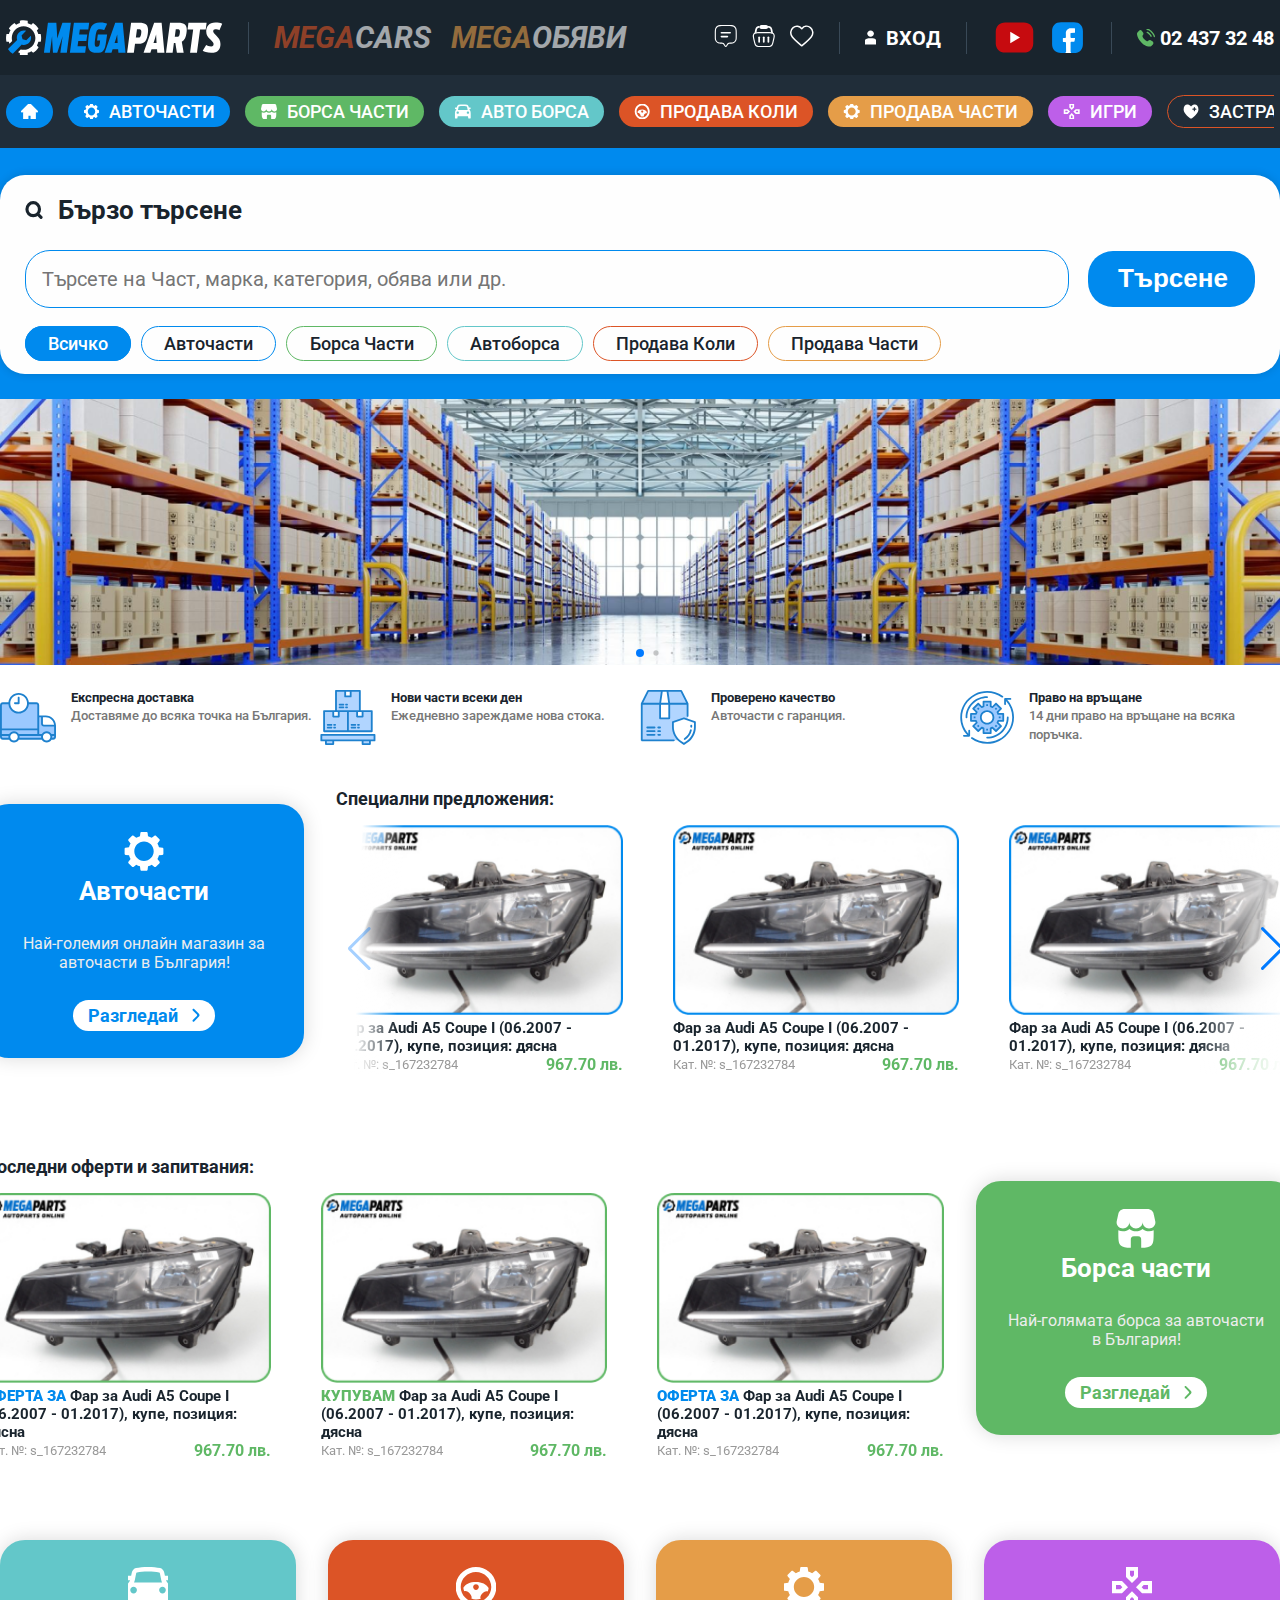
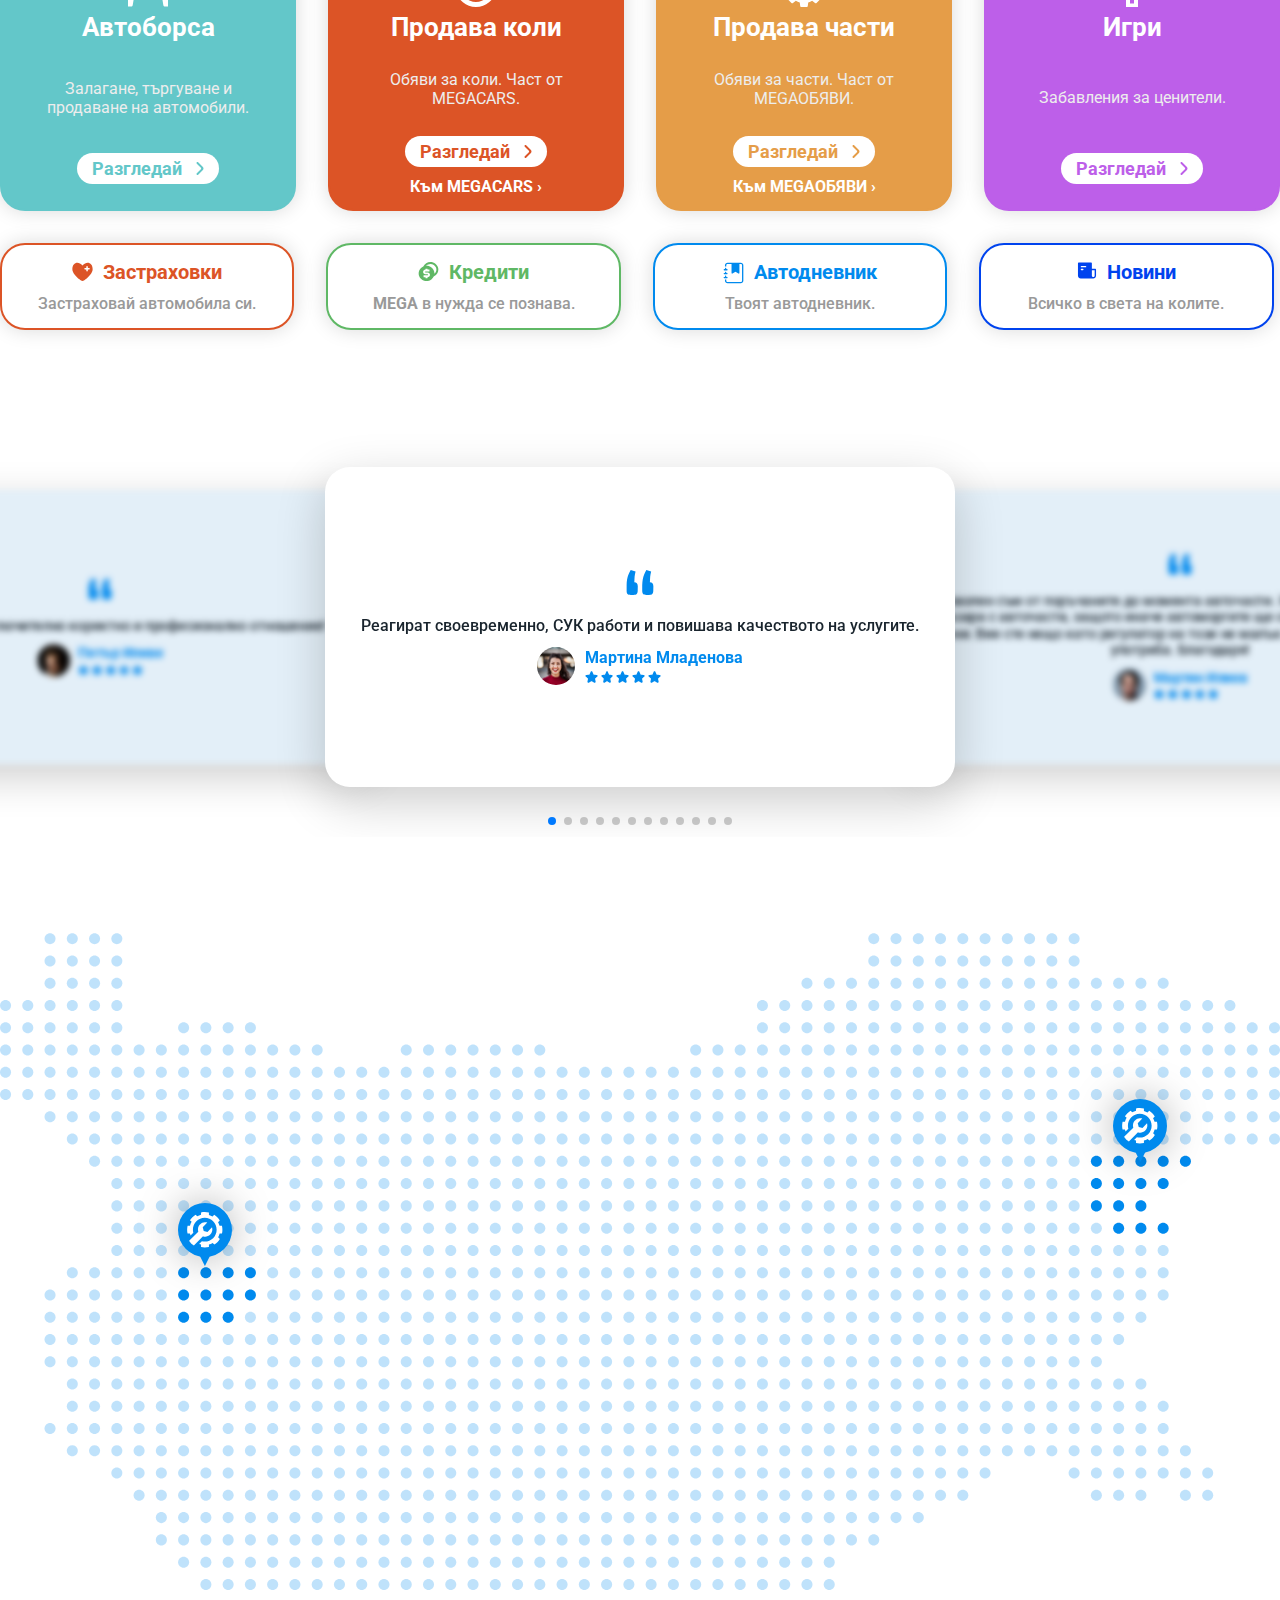
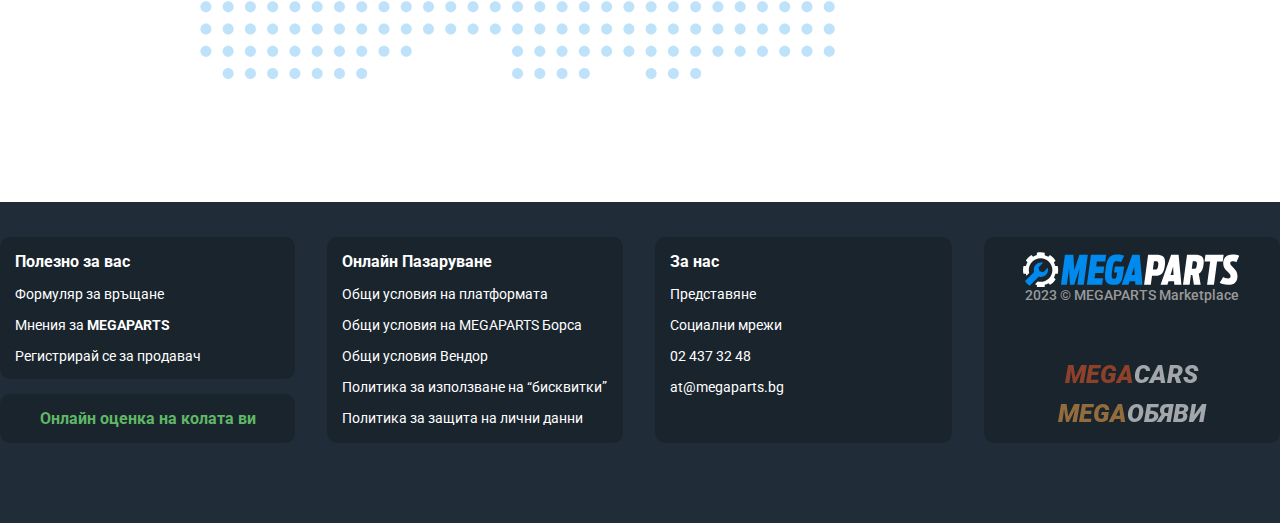
==== commit 7e1f8615: "tasimchoo" ====
--- a/index.html
+++ b/index.html
@@ -17,7 +17,7 @@
 
 <body>
     <!--NAVBAR-->
-   
+
     <header>
         <nav class="nav">
             <div class="container nav__container flex">
@@ -423,7 +423,10 @@
                                 </div>
                                 <div class="product-info">
                                     <div class="product-name">
-                                        <h2>Фар за Audi A5 Coupe I (06.2007 - 01.2017), купе, позиция: дясна</h2>
+
+
+                                        <h2><span class="product-type product-sudjestion">Оферта за</span> Фар за
+                                            Audi A5 Coupe I (06.2007 - 01.2017), купе, позиция: дясна</h2>
                                     </div>
                                     <div class="product-price flex">
                                         <div class="product-cat">Кат. №: s_167232784</div>
@@ -440,7 +443,9 @@
                                 </div>
                                 <div class="product-info">
                                     <div class="product-name">
-                                        <h2>Фар за Audi A5 Coupe I (06.2007 - 01.2017), купе, позиция: дясна</h2>
+
+                                        <h2><span class="product-type product-buy">Купувам</span> Фар за Audi A5
+                                            Coupe I (06.2007 - 01.2017), купе, позиция: дясна</h2>
                                     </div>
                                     <div class="product-price flex">
                                         <div class="product-cat">Кат. №: s_167232784</div>
@@ -457,7 +462,9 @@
                                 </div>
                                 <div class="product-info">
                                     <div class="product-name">
-                                        <h2>Фар за Audi A5 Coupe I (06.2007 - 01.2017), купе, позиция: дясна</h2>
+
+                                        <h2><span class="product-type product-sudjestion">Оферта за</span> Фар за
+                                            Audi A5 Coupe I (06.2007 - 01.2017), купе, позиция: дясна</h2>
                                     </div>
                                     <div class="product-price flex">
                                         <div class="product-cat">Кат. №: s_167232784</div>
@@ -474,7 +481,9 @@
                                 </div>
                                 <div class="product-info">
                                     <div class="product-name">
-                                        <h2>Фар за Audi A5 Coupe I (06.2007 - 01.2017), купе, позиция: дясна</h2>
+
+                                        <h2><span class="product-type product-buy">Купувам</span> Фар за Audi A5
+                                            Coupe I (06.2007 - 01.2017), купе, позиция: дясна</h2>
                                     </div>
                                     <div class="product-price flex">
                                         <div class="product-cat">Кат. №: s_167232784</div>
@@ -491,7 +500,9 @@
                                 </div>
                                 <div class="product-info">
                                     <div class="product-name">
-                                        <h2>Фар за Audi A5 Coupe I (06.2007 - 01.2017), купе, позиция: дясна</h2>
+
+                                        <h2><span class="product-type product-sudjestion">Оферта за</span> Фар за
+                                            Audi A5 Coupe I (06.2007 - 01.2017), купе, позиция: дясна</h2>
                                     </div>
                                     <div class="product-price flex">
                                         <div class="product-cat">Кат. №: s_167232784</div>
@@ -508,7 +519,9 @@
                                 </div>
                                 <div class="product-info">
                                     <div class="product-name">
-                                        <h2>Фар за Audi A5 Coupe I (06.2007 - 01.2017), купе, позиция: дясна</h2>
+
+                                        <h2><span class="product-type product-buy">Купувам</span> Фар за Audi A5
+                                            Coupe I (06.2007 - 01.2017), купе, позиция: дясна</h2>
                                     </div>
                                     <div class="product-price flex">
                                         <div class="product-cat">Кат. №: s_167232784</div>
@@ -534,7 +547,7 @@
                         </div>
                         <p class="info">Залагане, търгуване и продаване на автомобили.</p>
                         <a href="#" class="btn">
-                            <img src="../frontend/assets/images/services-images/arrow/arrow-1.svg" alt="arrow/svg">
+                            <img src="./frontend/assets/images/services-images/arrow/arrow-1.svg" alt="arrow/svg">
                             <span class="text">Разгледай</span>
                         </a>
                     </div>
--- a/frontend/assets/styles/style.css
+++ b/frontend/assets/styles/style.css
@@ -717,6 +717,16 @@
   color: #19242D;
   font-size: 0.913rem;
   font-weight: 700;
+}
+#autoborsa-section .container .slideshow-wrapper .swiper-wrapper .swiper-slide .product .product-name h2 span.product-type {
+  text-transform: uppercase;
+  font-weight: bolder;
+}
+#autoborsa-section .container .slideshow-wrapper .swiper-wrapper .swiper-slide .product .product-name h2 span.product-type.product-buy {
+  color: #5FB865;
+}
+#autoborsa-section .container .slideshow-wrapper .swiper-wrapper .swiper-slide .product .product-name h2 span.product-type.product-sudjestion {
+  color: #008AEE;
 }
 #autoborsa-section .container .slideshow-wrapper .swiper-wrapper .swiper-slide .product .product-price {
   justify-content: space-between;
